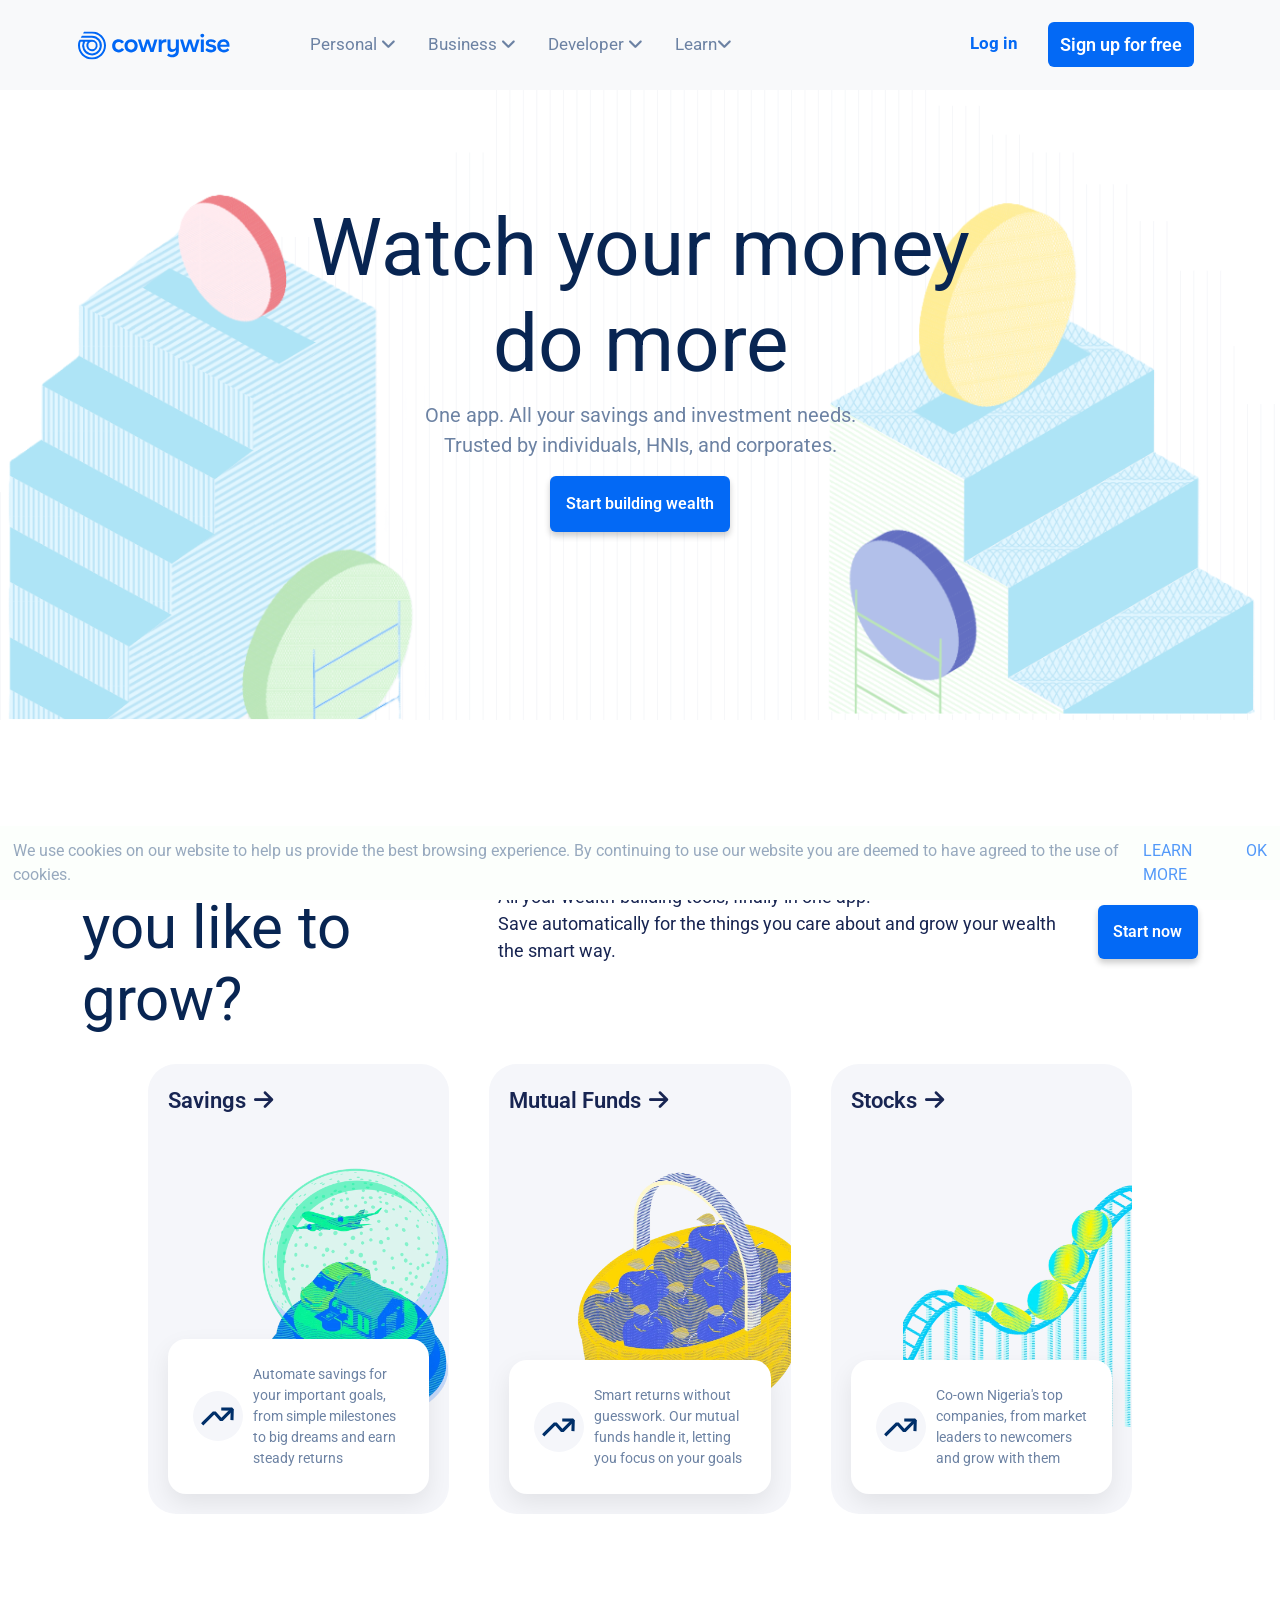
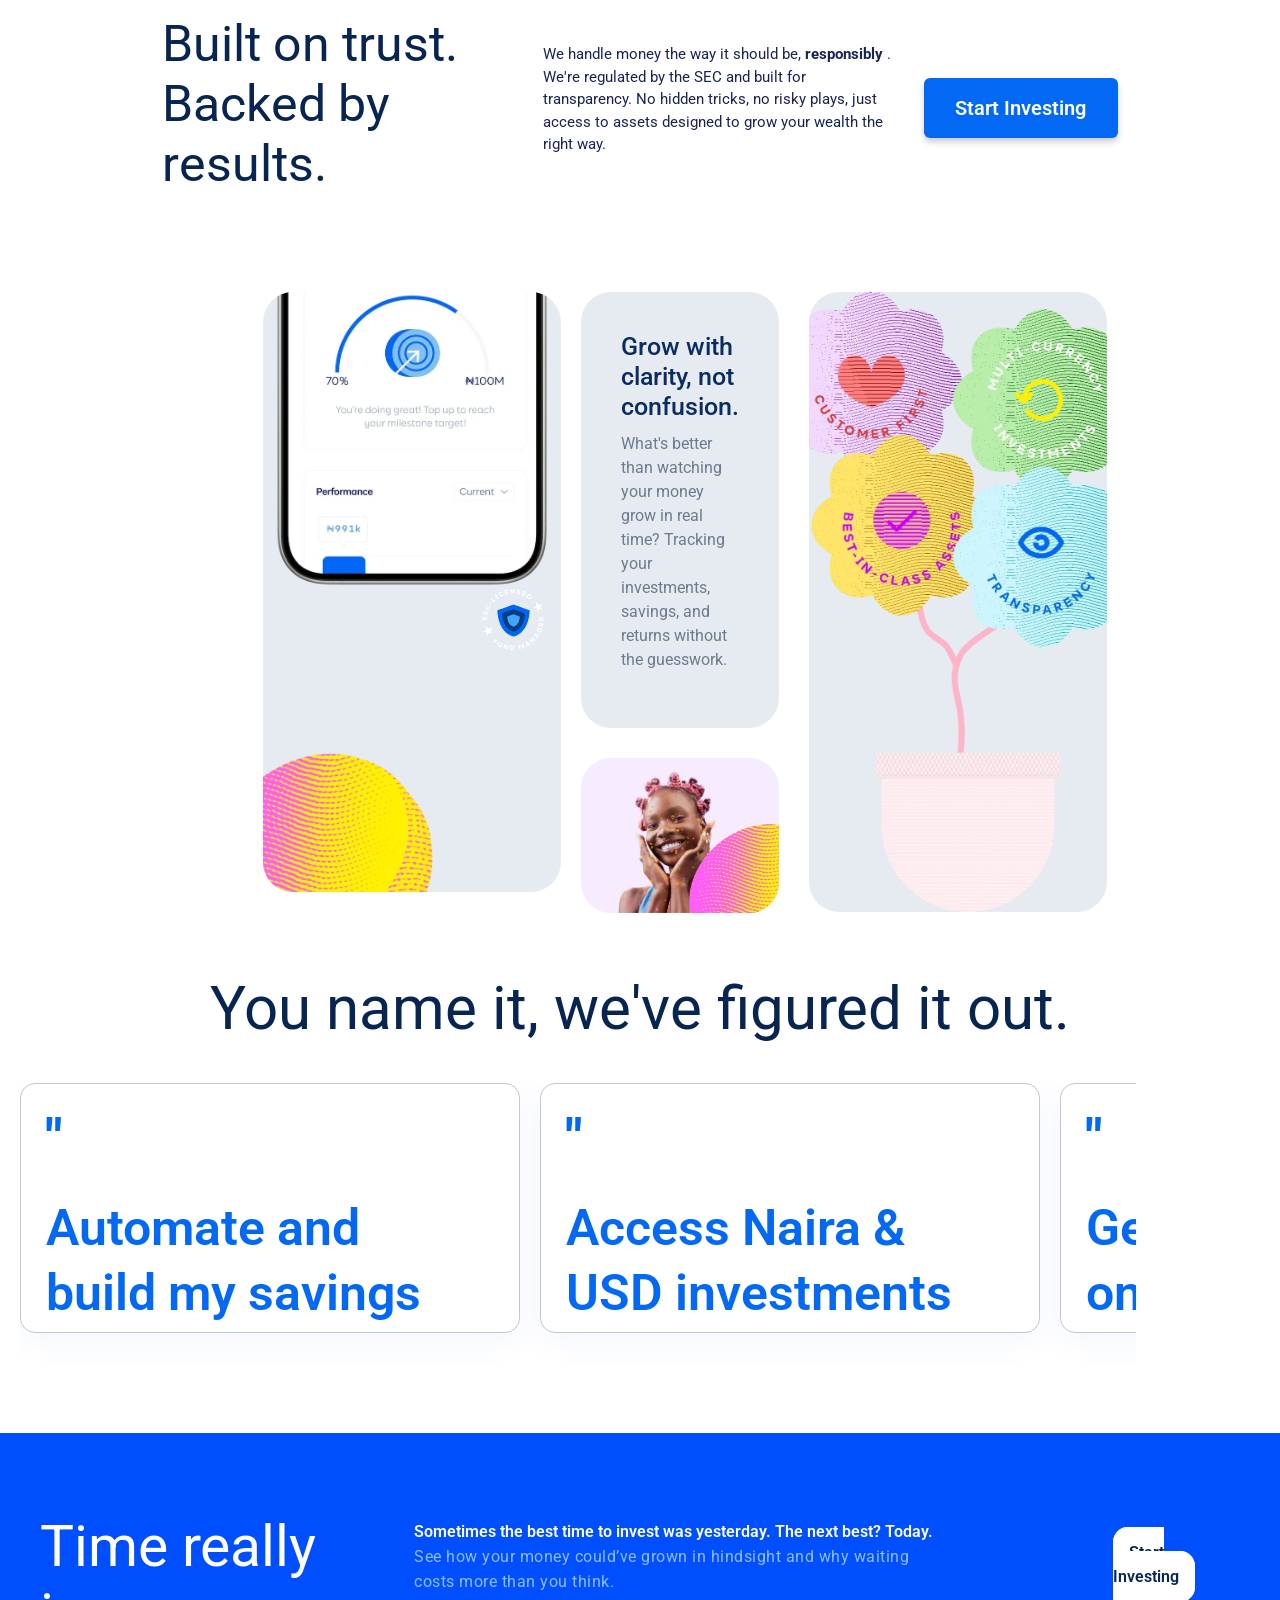
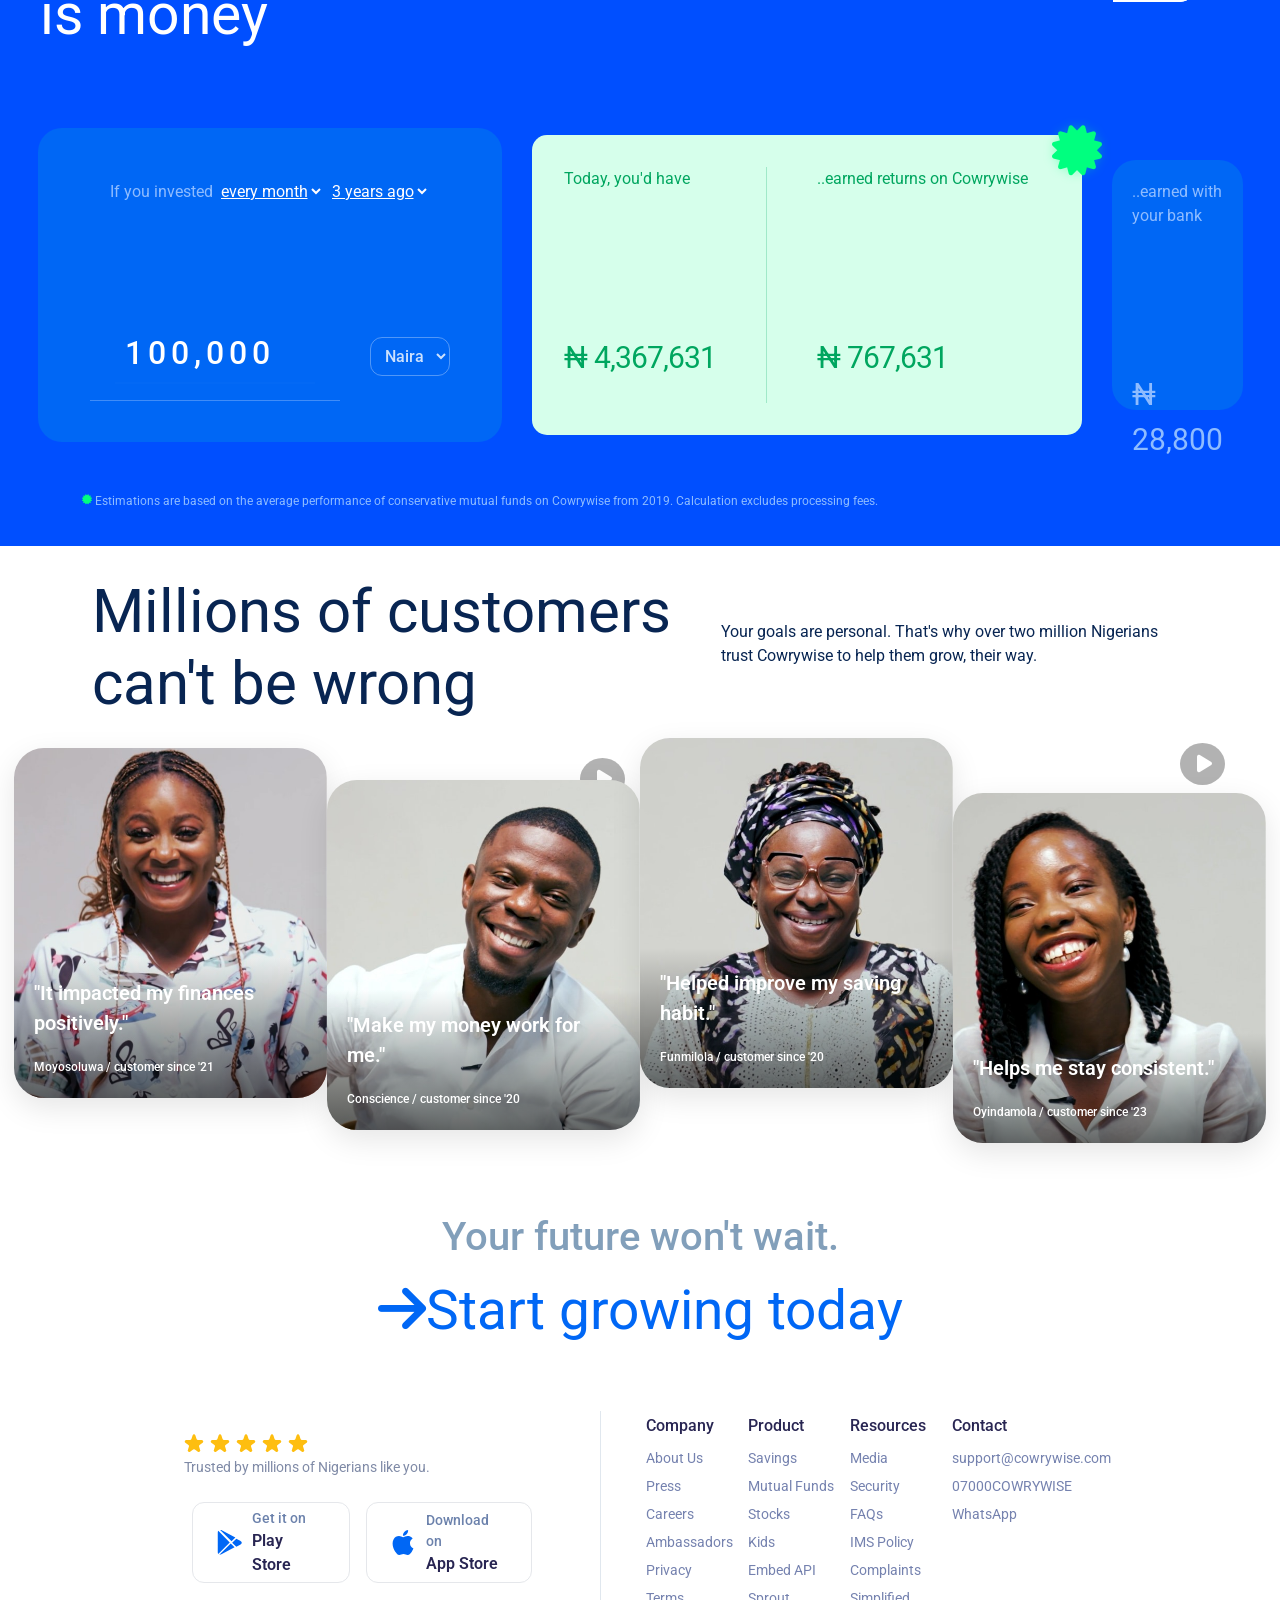
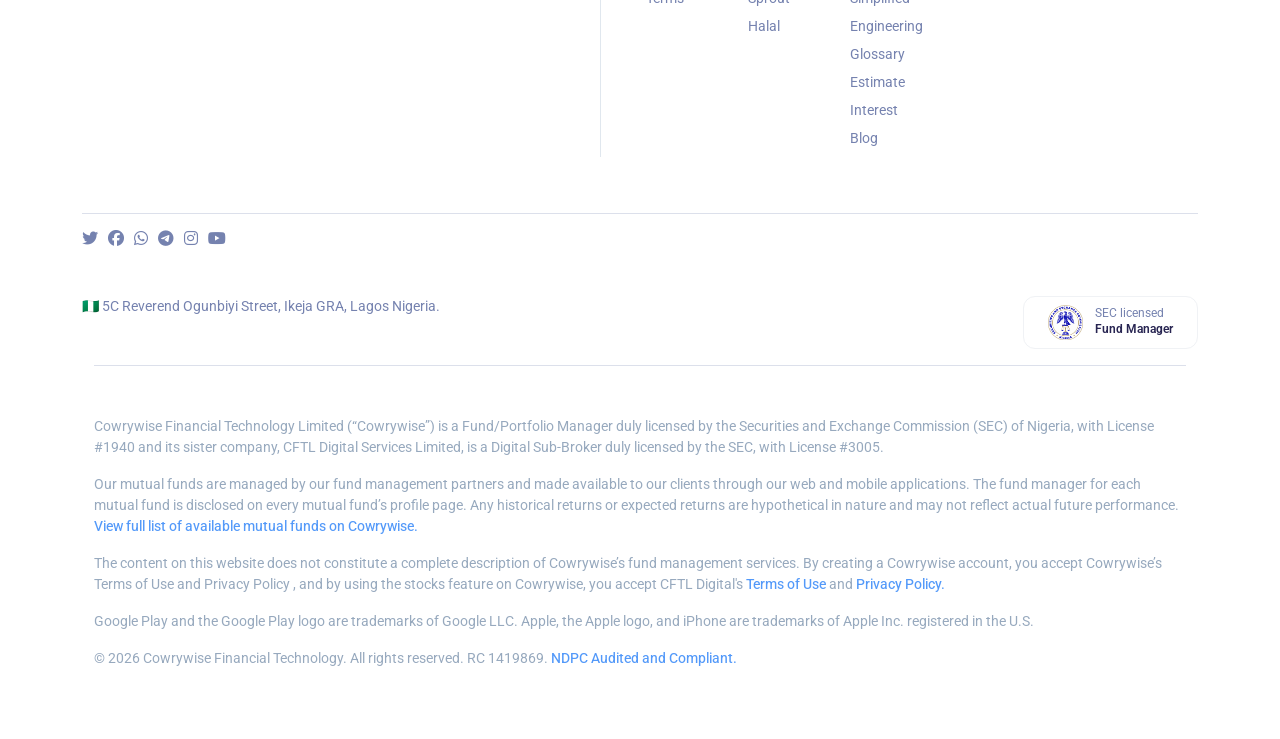
==== index.html @ 7a40968f "Level Two Project" ====
<!DOCTYPE html>
<html lang="en">

<head>
    <meta charset="UTF-8">
    <meta name="viewport" content="width=device-width, initial-scale=1.0">
    <title>Plan, Save and Invest Online | Get high returns | Cowrywise</title>
    <link rel="shortcut icon" href="IMAGES/Logo.png" type="image/x-icon">
    <link href="https://fonts.googleapis.com/css2?family=Roboto:ital,wght@0,100..900;1,100..900&display=swap"
        rel="stylesheet">
    <link href="https://fonts.googleapis.com/css2?family=Quicksand:wght@300..700&display=swap" rel="stylesheet">
    <link rel="stylesheet" href="https://cdnjs.cloudflare.com/ajax/libs/font-awesome/6.5.0/css/all.min.css">
    <link href="https://cdn.jsdelivr.net/npm/bootstrap@5.3.8/dist/css/bootstrap.min.css" rel="stylesheet"
        integrity="sha384-sRIl4kxILFvY47J16cr9ZwB07vP4J8+LH7qKQnuqkuIAvNWLzeN8tE5YBujZqJLB" crossorigin="anonymous">
    <link rel="stylesheet" href="style.css">
</head>

<body>
    <div class="head-header">
        <p>Join the wealthy generation. <a href="#">Click here ↗</a> </p>
    </div>

    <nav class="navbar navbar-expand-lg bg-body-tertiary sticky-top">
        <div class="container gap-5 bg-light p-2">
            <a class="navbar-brand" href="index.html"><img src="IMAGES/original-logo.svg" alt=""></a>

            <button class="navbar-toggler shadow-none border-0" type="button" data-bs-toggle="collapse"
                data-bs-target="#navbarSupportedContent" aria-controls="navbarSupportedContent" aria-expanded="false"
                aria-label="Toggle navigation">
                <span class="navbar-toggler-icon"></span>
            </button>


            <div class="collapse navbar-collapse p-2" id="navbarSupportedContent">
                <ul class="navbar-nav me-auto mb-2 mb-lg-0 gap-3">
                    <li class="nav-item dropdown">
                        <a class="nav-link" href="#" role="button" data-bs-toggle="dropdown" aria-expanded="false">
                            Personal <i class="fa-solid fa-angle-down"></i>
                        </a>
                        <ul class="dropdown-menu" style="width: 600px;">
                            <div class="div" style="display: flex;">

                                <div>
                                    <li><a class="dropdown-item" href="#"><img src="IMAGES/navbar savings.svg" alt=""
                                                width="30px"> Savings</a>
                                        <p class="p-1">Save and earn amazing returns</p>
                                    </li>
                                    <li><a class="dropdown-item" href="#"><img src="IMAGES/mutual funds.svg" alt=""
                                                width="30px"> Mutual Funds</a>
                                        <p class="p-1">Grow your wealth without chasing charts</p>
                                    </li>
                                    <li><a class="dropdown-item" href="#"><img src="IMAGES/stocks.svg" alt=""
                                                width="30px">
                                            Stocks <button class="button-btn">New!</button></a>
                                        <p class="p-1">Own a slice of Nigeria's top companies</p>
                                    </li>

                                </div>
                                <div class="vr"></div>

                                <div>
                                    <li><a class="dropdown-item" href="#">Growth Tools</a>
                                        <p class="p">Estimate your interest</p>
                                        <p class="p">Know your risk appetite</p>
                                        <p class="p">Plan your child's education</p>
                                    </li>
                                </div>
                            </div>
                        </ul>
                    </li>
                    <li class="nav-item dropdown">
                        <a class="nav-link" href="#" role="button" data-bs-toggle="dropdown" aria-expanded="false">
                            Business <i class="fa-solid fa-angle-down"></i>
                        </a>
                        <ul class="dropdown-menu">
                            <li><a class="dropdown-item" href="#"><img src="IMAGES/sprout.svg" alt=""
                                        width="30px">Sprout</a>
                                <p class="p-1">Put your business idle cash to work</p>
                            </li>

                        </ul>
                    </li>
                    <li class="nav-item dropdown">
                        <a class="nav-link" href="#" role="button" data-bs-toggle="dropdown" aria-expanded="false">
                            Developer <i class="fa-solid fa-angle-down"></i>
                        </a>
                        <ul class="dropdown-menu" style="width: 600px;">
                            <div class="div" style="display: flex;">

                                <div>
                                    <li><a class="dropdown-item" href="#"><img src="IMAGES/embed.svg" alt=""
                                                width="30px">
                                            Embed</a>
                                        <p class="p-1">Offer investment services in your app</p>
                                    </li>
                                    <li><a class="dropdown-item" href="#"><img src="IMAGES/docs.svg" alt=""
                                                width="30px">
                                            Docs</a>
                                        <p class="p-1">Read how to integrate the Embed API</p>
                                    </li>
                                    <li>
                                </div>
                                <div class="vr"></div>
                    </li>
                    <div>
                        <li><a class="dropdown-item" href="#">Connect</a>
                            <p class="p">Join Embed on Slack</p>
                        </li>
                    </div>
            </div>
            </ul>
            </li>
            <li class="nav-item dropdown">
                <a class="nav-link" href="#" role="button" data-bs-toggle="dropdown" aria-expanded="false">
                    Learn<i class="fa-solid fa-angle-down"></i>
                </a>
                <ul class="dropdown-menu">
                    <li><a class="dropdown-item" href="#"><img src="IMAGES/glossary.svg" alt="" width="30px">
                            Glossary</a>
                        <p class="p-1">Learn from a curation of simple money terms</p>
                    </li>
                    <li><a class="dropdown-item" href="#"><img src="IMAGES/blog.svg" alt="" width="30px">
                            Blog</a>
                        <p class="p-1">Announcements, articles and stories</p>
                    </li>
                    <li><a class="dropdown-item" href="#"><img src="IMAGES/help center.svg" alt="" width="30px">
                            Help Center</a>
                        <p class="p-1">Everything you need to use Cowrywise</p>
                    </li>
                    <li>

                    </li>

                </ul>
            </li>
            </ul>
            <form class="d-flex" role="search">
                <div class="log-in-a"><a href="login.html">Log in</a></div>
                <div class="create"><a href="createaccount.html">Sign up for free</a></div>
            </form>
        </div>
    </nav>



    <section class="section-1">
        <div class="hero-section">
            <h1>Watch your money <br> do more</h1>
            <p>One app. All your savings and investment needs. <span>Trusted by individuals, HNIs, and
                    corporates.</span></p>
            <a href="createaccount.html">Start building wealth</a>
        </div>
                    <div class="bg-2">
            <img src="IMAGES/bg-one.png" alt="" class="bg-two">
        </div>
        <div class="bg-1">
            <img src="IMAGES/bg-two.png" alt="" class="bg-one">
        </div>

    </section>

    <section class="section-2">
        <div class="container">
            <div class="grow">
                <h2>How would you like to grow?</h2>
                <p>All your wealth-building tools, finally in one app. <br> Save automatically for the things you care
                    about
                    and
                    grow your wealth the smart way.</p>
                <a href="#">Start now</a>
            </div>
        </div>

        <div class="cardcovers">
            <div class="cards">
                <div class="header">
                    <span>Savings</span>
                    <span class="arrow"><i class="fa-solid fa-arrow-right"></i></span>
                </div>
                <div class="visual-1">
                    <div class="circle"></div>
                    <img src="IMAGES/house-ball.webp" alt="Illustration">
                </div>
                <div class="floating">
                    <img src="./IMAGES/angle-up-animation.svg" alt="" srcset="">
                    Automate savings for your important goals, from simple milestones to big dreams and earn steady
                    returns
                </div>
            </div>

            <div class="cards">
                <div class="header">
                    <span>Mutual Funds</span>
                    <span class="arrow"><i class="fa-solid fa-arrow-right"></i></span>
                </div>
                <div class="visual-1">
                    <div class="circle"></div>
                    <img src="IMAGES/basket.webp" alt="Illustration">
                </div>
                <div class="floating">
                    <img src="./IMAGES/angle-up-animation.svg" alt="" srcset="">
                    Smart returns without guesswork. Our mutual funds handle it, letting you focus on your goals
                </div>
            </div>

            <div class="cards">
                <div class="header">
                    <span>Stocks</span>
                    <span class="arrow"><i class="fa-solid fa-arrow-right"></i></span>
                </div>
                <div class="visual-1">
                    <div class="circle"></div>
                    <img src="IMAGES/roller.webp" alt="Illustration">
                </div>
                <div class="floating">
                    <img src="./IMAGES/angle-up-animation.svg" alt="" srcset="">
                    Co-own Nigeria's top companies, from market leaders to newcomers and grow with them
                </div>
            </div>
        </div>
    </section>

    <div class="container">

        <section class="section-3">
            <div class="sub-section-3">
                <h2>Built on trust.
                    Backed by results.</h2>
                <p>We handle money the way it should be, <strong>responsibly</strong> . We're regulated by the SEC and
                    built for
                    transparency. No hidden tricks, no risky plays, just access to assets designed to grow your wealth
                    the right way.</p>
                <a href="#">Start Investing</a>
            </div>
        </section>


        <section class="section-4">
            <div class="section-4-container">
                <div class="section-4-layout">
                    <div class="cover-card section-4-left">
                        <div class="phone-wrapper">
                            <img src="IMAGES/Phone.webp" alt="phone-image" class="phone-img">
                            <img src="IMAGES/badgeshield.svg" alt="floating badge" class="floating-badge">
                        </div>
                        <img src="IMAGES/yellow coin.webp" alt="coin" class="left-rotate">
                    </div>

                    <div class="primary-middle">
                        <div class="cover-card primary top">
                            <div class="text">
                                <h2>Grow with clarity,
                                    not confusion.</h2>
                                <p>What's better than watching your money grow in real time? Tracking your investments,
                                    savings, and returns without the guesswork.</p>
                            </div>
                        </div>

                        <div class="cover-card primary bottom">
                            <img src="IMAGES/girl.webp" alt="primary-image" class="primary-img">
                            <img src="IMAGES/yellow coin.webp" alt="coin" class="round">
                        </div>
                    </div>

                    <div class="cover-card right">
                        <img src="IMAGES/flower.webp" alt="flower" class="primary-img">
                    </div>
                </div>
            </div>
        </section>
    </div>


    <section class="section-5">
        <h2 class="section-5-h3">You name it, we've figured it out.</h2>
        <div class="section-5-slide">
            <div class="slider-track">
                <div class="card">
                    <span class="quote">"</span>
                    <h3>Automate and <br>build my savings</h3>
                </div>

                <div class="card">
                    <span class="quote">"</span>
                    <h3>Access Naira &<br>USD investments</h3>
                </div>

                <div class="card">
                    <span class="quote">"</span>
                    <h3>Get better returns <br>on my money</h3>
                </div>

                <div class="card">
                    <span class="quote">"</span>
                    <h3>Invest my <br>business cash</h3>
                </div>

                <div class="card">
                    <span class="quote">"</span>
                    <h3>Automate and <br>build my savings</h3>
                </div>

                <div class="card">
                    <span class="quote">"</span>
                    <h3>Access Naira & <br>USD investments</h3>
                </div>

                <div class="card">
                    <span class="quote">"</span>
                    <h3>Invest in mutual <br>funds easily</h3>
                </div>

                <div class="card">
                    <span class="quote">"</span>
                    <h3>Invest in stocks</h3>
                </div>

                <div class="card">
                    <span class="quote">"</span>
                    <h3>Automate <br>and build my savings</h3>
                </div>
            </div>
        </div>
    </section>

    <section class="section-6">
        <div class="sub-section-6">
            <h2>Time really is money</h2>

            <div class="time">
                <strong>Sometimes the best time to invest was yesterday. The next best? Today.</strong>
                <p>See how your money could’ve grown in hindsight and why waiting costs more than you think.</p>
            </div>

            <div class="time-1">
                <a href="#">Start Investing</a></a>
            </div>
        </div>

        <div class="section-6-cover">
            <div class="branch">
                <div class="branch-1">
                    <span>
                        If you invested
                        <select>
                            <option value="">every month</option>
                        </select>

                        <select>
                            <option value="">3 years ago</option>
                        </select>
                    </span><br><br><br><br><br><br>

                    <div class="background-1">
                        <div class="branch-2">
                            <input type="text" placeholder="100,000">
                            <hr style="color: white;">
                        </div>

                        <div class="background-2">
                            <select>
                                <option value="">Naira</option>
                            </select>
                        </div>
                    </div>
                </div>
            </div>


            <div class="today">
                <div class="today-cover">
                    <div class="starburst"><i class="fa-solid fa-certificate"></i></div>
                    <div>
                        <p>Today, you'd have
                            <br><br><br><br><br><br><br>
                            <span class="currency">₦</span>
                            <span class="number"> 4,367,631</span>
                        </p>
                    </div>

                    <div class="vr" style="color: #00a65f;"></div>

                    <div>
                        <p>..earned returns on Cowrywise
                            <br><br><br><br><br><br><br>
                            <span class="currency">₦</span>
                            <span class="number"> 767,631</span>
                        </p>
                    </div>
                </div>
            </div>


            <div class="earned">
                <span>..earned with your bank</span><br><br><br><br><br><br><br>
                <p>₦ 28,800</p>
            </div>
        </div>
        <div class="container" style="display: flex; gap: 3px;">
            <div class="star"><i class="fa-solid fa-certificate"></i></div>
            <div class="section-6-p">
                <p>Estimations are based on the average performance of conservative mutual funds on
                    Cowrywise from 2019. Calculation excludes processing fees.</p>
            </div>
        </div>
    </section>


    <section class="section-7">
        <div class="container">
            <div class="section-7-video">
                <h2>Millions of customers can't be wrong</h2>
                <div class="video-1">
                    <p>Your goals are personal. That's why over two million Nigerians trust Cowrywise to help them grow,
                        their way.</p>
                </div>
            </div>
        </div>

        <div class="testimoy-section">
            <div class="testimony-1">
                <div class="sub-testimony" style="margin-bottom: 65px;">
                    <img src="IMAGES/woman-2.jpg" alt="">
                    <div class="overlay">
                        <p>"It impacted my finances positively."</p>
                        <span>Moyosoluwa / customer since '21</span>
                    </div>
                </div>

                <i class="fa-solid fa-play"></i>

                <div class="sub-testimony">
                    <img src="IMAGES/man-1.jpg" alt="">
                    <div class="overlay">
                        <p>"Make my money work for me."</p>
                        <span>Conscience / customer since '20</span>
                    </div>
                </div>

                <i class="fa-solid fa-play" id="first-play"></i>

                <div class="sub-testimony" style="margin-bottom: 85px;">
                    <img src="IMAGES/m-woman.jpg" alt="">
                    <div class="overlay">
                        <p>"Helped improve my saving habit."</p>
                        <span>Funmilola / customer since '20 </span>
                    </div>
                </div>

                <i class="fa-solid fa-play" id="second-play"></i>

                <div class="sub-testimony" style="margin-top: 25px;">
                    <img src="IMAGES/woman-1.jpg" alt="">
                    <div class="overlay">
                        <p>"Helps me stay consistent."</p>
                        <span>Oyindamola / customer since '23</span>
                    </div>
                </div>

                <i class="fa-solid fa-play" id="third-play"></i>
            </div>
        </div>
    </section>

    <section class="section-8">
        <div class="section-8-cover">
            <div class="sub-section-8">
                <h3>Your future won't wait.</h3>
                <a href=""><i class="fa-solid fa-arrow-right"></i>Start growing today</a>
            </div>
        </div>

        <div class="section-8-contact">
            <div class="sub-section-8-contact">
                <div class="contact-1">
                    <img src="IMAGES/star.svg" alt="">
                    <p>Trusted by millions of Nigerians like you.</p>

                    <div class="store-container">
                        <a href="#" class="store-button">
                            <div class="icon">
                                <img src="IMAGES/playstore.svg" alt="Play Store">
                            </div>
                            <div class="text-container">
                                <span class="subtext">Get it on</span>
                                <span class="brand">Play Store</span>
                            </div>
                        </a>

                        <a href="#" class="store-button">
                            <div class="icon">
                                <img src="IMAGES/iphone.svg" alt="App Store">
                            </div>
                            <div class="text-container">
                                <span class="subtext">Download on</span>
                                <span class="brand">App Store</span>
                            </div>
                        </a>
                    </div>
                </div>

                <div class="vr"></div>

                <div class="contact-3">
                    <div class="contact-4">
                        <h6>Company</h6>
                        <a href=""> About Us</a>
                        <a href="">Press</a>
                        <a href="">Careers</a>
                        <a href="">Ambassadors</a>
                        <a href="">Privacy</a>
                        <a href="">Terms</a>
                    </div>


                    <div class="contact-4">
                        <h6>Product</h6>
                        <a href=""> Savings</a>
                        <a href="">Mutual Funds</a>
                        <a href="">Stocks</a>
                        <a href="">Kids</a>
                        <a href="">Embed API</a>
                        <a href="">Sprout</a>
                        <a href="">Halal</a>
                    </div>


                    <div class="contact-4">
                        <h6>Resources</h6>
                        <a href="">Media</a>
                        <a href="">Security</a>
                        <a href="">FAQs</a>
                        <a href="">IMS Policy</a>
                        <a href="">Complaints</a>
                        <a href="">Simplified</a>
                        <a href="">Engineering</a>
                        <a href="">Glossary</a>
                        <a href="">Estimate Interest</a>
                        <a href="">Blog</a>
                    </div>




                    <div class="contact-4">
                        <h6>Contact</h6>
                        <a href="">support@cowrywise.com</a>
                        <a href="">07000COWRYWISE</a>
                        <a href="">WhatsApp</a>
                    </div>
                </div>
            </div>
        </div>
    </section>

    <div class="container">
        <hr style="color: #7582af;">


        <section class="section-9">
            <div class="footer">
                <div class="socials">
                    <i class="fa-brands fa-twitter"></i>
                    <i class="fa-brands fa-facebook"></i>
                    <i class="fa-brands fa-whatsapp"></i>
                    <i class="fa-brands fa-telegram"></i>
                    <i class="fa-brands fa-instagram"></i>
                    <i class="fa-brands fa-youtube"></i>
                </div>

                <div class="sub-footer-1">
                    <p>🇳🇬 5C Reverend Ogunbiyi Street, Ikeja GRA, Lagos Nigeria.</p>
                    <div class="badge-container">
                        <div class="badge-icon">
                            <img src="IMAGES/security.png" alt="SEC Logo">
                        </div>
                        <div class="badge-text">
                            <p class="status" style="color: #7582af; font-size: 12px; font-weight: 400; margin: 0;">SEC
                                licensed</p>
                            <p class="title" style="color: #282552; font-size: 12px; font-weight: 600; margin: 0;">Fund
                                Manager</p>
                        </div>
                    </div>
                </div>
            </div>

            <div class="container">
                <hr style="color: #7582af;">


                <div class="footer-1">
                    <p>Cowrywise Financial Technology Limited (“Cowrywise”) is a Fund/Portfolio Manager duly licensed by
                        the
                        Securities and Exchange Commission (SEC) of Nigeria, with License #1940 and its sister company,
                        CFTL
                        Digital Services Limited, is a Digital Sub-Broker duly licensed by the SEC, with License #3005.
                    </p>

                    <p>Our mutual funds are managed by our fund management partners and made available to our clients
                        through our web and mobile applications. The fund manager for each mutual fund is disclosed on
                        every
                        mutual fund’s profile page. Any historical returns or expected returns are hypothetical in
                        nature
                        and may not reflect actual future performance. <a href="#">View full list of available mutual
                            funds
                            on Cowrywise.</a></p>
                    <p>The content on this website does not constitute a complete description of Cowrywise’s fund
                        management
                        services. By creating a Cowrywise account, you accept Cowrywise’s Terms of Use and Privacy
                        Policy ,
                        and by using the stocks feature on Cowrywise, you accept CFTL Digital's <a href="#">Terms of
                            Use</a>
                        and <a href="#">Privacy Policy.</a></p>
                    <p>Google Play and the Google Play logo are trademarks of Google LLC. Apple, the Apple logo, and
                        iPhone
                        are trademarks of Apple Inc. registered in the U.S.</p>
                    <p>© 2026 Cowrywise Financial Technology. All rights reserved. RC 1419869. <a href="#">NDPC Audited
                            and
                            Compliant.</a></p>
                </div>
            </div>

            <div class="last-footer">
                <span>We use cookies on our website to help us provide the best browsing experience. By continuing to
                    use
                    our website you are deemed to have agreed to the use of cookies.</span>

                <div class="learn">
                    <a href="#">LEARN MORE</a><span><a href="#">OK</a></span>
                </div>

            </div>
        </section>
        <script src="https://cdn.jsdelivr.net/npm/bootstrap@5.3.8/dist/js/bootstrap.bundle.min.js"
            integrity="sha384-FKyoEForCGlyvwx9Hj09JcYn3nv7wiPVlz7YYwJrWVcXK/BmnVDxM+D2scQbITxI"
            crossorigin="anonymous"></script>

</body>
<script src="script.js"></script>

</html>
---- style.css ----
* {
    margin: 0;
    padding: 0;
    box-sizing: border-box;
    font-family: "Roboto", sans-serif;
}

body {
    background-color: white;
}

.head-header {
    background-color: #fce0c0;
    justify-content: center;
    overflow: hidden;
    animation: scrollAway 0.5s ease-in-out 3s forwards;
}
.head-header p{
text-align: center;
margin-top: 5px;

}

@keyframes scrollAway {
    to {
        max-height: 0;
        opacity: 0;
        margin: 0;
        padding: 0;
    }
}

/* navbar */
.navbar-nav .nav-link {
    color: #6c82a3;
    font-size: 17px;
    font-weight: 400;
}

.navbar-nav .nav-link:hover {
    color: black;
}

.dropdown-menu {
    border: none;
    box-shadow: 0px 0px 10px rgba(0, 0, 0, 0.1);
    padding: 30px 40px;
}

.p-1 {
    width: 300px;
    text-align: center;
    color: #6c82a3;
    font-size: 15px;
    font-weight: 400;
}

.p-1:hover {
    color: #5ac8fa;
    cursor: pointer;
}

.button-btn {
    background-color: #5ac8fa;
    border: none;
    padding: 2px 10px;
    margin: 2px;
    border-radius: 10px;
    color: white;
    font-size: 12px;
    font-weight: 400;
}

.dropdown-item {
    color: black;
    font-size: 16px;
    font-weight: 600;
    opacity: 0.8;
    cursor: pointer;
}

.dropdown-item:hover {
    color: #5ac8fa;
}

.p {
    text-align: justify;
    margin-left: 15px;
    font-size: 15px;
    color: #6c82a3;
    font-weight: 400;
}

.p:hover {
    color: #5ac8fa;
    cursor: pointer;
}

#menu-1 {
    display: flex;
}

.log-in-a a {
    text-decoration: none;
    color: #0369f5;
    font-weight: 700;
    font-size: 17px;
}

.create a {
    background-color: #0369f5;
    color: white;
    border: none;
    font-weight: 600;
    font-size: 18px;
    border-radius: 6px;
    padding: 12px;
    text-decoration: none;
}

.d-flex {
    gap: 30px;
}

/* section-1 */
.section-1 {
    width: 100%;
    height: 70vh;
    padding: 20px;
    background: url(IMAGES/bg-lines.svg);
    background-repeat: no-repeat;
    background-position: center;
    background-size: cover;
    position: relative;
    overflow: hidden;
}

.section-1 img {
    height: 60vh;
    position: absolute;
    bottom: 0;
}

.bg-one {
    left: 0;
}

.bg-two {
    right: 0;
}

.bg-three {
    left: 0;
    max-width: 100px;
    width: 100%;
    height: 40vh;
}

.bg-four {
    right: 0;
}

.hero-section {
    width: 100%;
    padding: 20px;
    margin-top: 70px;
    display: flex;
    flex-direction: column;
    justify-content: center;
    align-items: center;
    position: relative;
    z-index: 2;
}

@keyframes scrollOut {
    from {
        opacity: 0;
        transform: translateY(40px);
    }

    to {
        opacity: 1;
        transform: translateY(0);
    }
}

.hero-section h1 {
    color: #082552;
    font-size: 80px;
    font-weight: 400;
    text-align: center;
    width: 100%;
    animation: scrollOut 0.8s ease-out both;
}

.hero-section p {
    color: #6c82a3;
    font-size: 20px;
    font-weight: 400;
    text-align: center;
    width: 450px;
    animation: scrollOut 0.8s ease-out 0.2s both;
}

.hero-section a {
    text-decoration: none;
    color: white;
    border: none;
    border-radius: 6px;
    background-color: #0369f5;
    padding: 16px;
    font-size: 16px;
    font-weight: 600;
    box-shadow: 0 4px 6px rgba(0, 0, 0, 0.2);
    cursor: pointer;
}

.section-2 {
    width: 100%;
    margin-top: 100px;
    justify-content: center;
    align-items: center;
}

.grow {
    display: flex;
    justify-content: space-around;
    align-items: center;
    gap: 30px;
}

.grow h2 {
    font-size: 60px;
    font-weight: 400;
    color: #082552;
}

.grow p {
    font-size: 18px;
    font-weight: 400;
    width: 100%;
    color: #182552;
}

.grow a {
    text-decoration: none;
    color: white;
    border: none;
    border-radius: 6px;
    background-color: #0369f5;
    padding: 15px;
    font-size: 16px;
    width: 15%;
    text-align: center;
    font-weight: 600;
    box-shadow: 0 4px 6px rgba(0, 0, 0, 0.2);
    cursor: pointer;
}

.cardcovers {
    width: 80%;
    display: flex;
    padding: 20px;
    margin: auto;
    justify-content: center;
    align-items: center;
    gap: 40px;
}

.cards {
    width: 400px;
    height: 450px;
    background-color: #f5f6fa;
    border-radius: 28px;
    border: none;
    padding: 20px;
    position: relative;
    overflow: hidden;
}

.header {
    font-size: 22px;
    font-weight: 600;
    display: flex;
    align-items: center;
    gap: 8px;
    color: #182552;
}

.visual-1 {
    position: relative;
    width: 100%;
    height: 300px;
    margin-top: 10px;
}

.visual-1 img {
    position: absolute;
    width: 100%;
    bottom: 0;
    left: 20%;
    object-fit: contain;
}

.floating {
    position: absolute;
    bottom: 20px;
    left: 20px;
    right: 20px;
    background-color: white;
    padding: 25px;
    border-radius: 18px;
    font-size: 14px;
    color: #6c82a3;
    line-height: 1.5;
    box-shadow: 0 10px 25px rgba(0, 0, 0, 0.08);
    display: flex;
    align-items: center;
    gap: 10px;
}

.floating img {
    width: 50px;
    height: 50px;
    background-color: #f5f6fa;
    border-radius: 50%;

    animation: floatUp 3s ease-in-out infinite;
}

@keyframes floatUp {
    0% {
        transform: translateY(0);
    }

    50% {
        transform: translateY(-8px);
    }

    100% {
        transform: translateY(0);

    }
}

.section-3 {
    width: 100%;
    padding: 80px;
    justify-content: space-between;
    align-items: center;
}

.sub-section-3 {
    width: 100%;
    display: flex;
    justify-content: center;
    align-items: center;
    gap: 30px;
}

.sub-section-3 h2 {
    font-size: 50px;
    font-weight: 400;
    width: 100%;
    color: #082552;
}

.sub-section-3 p {
    font-size: 15px;
    font-weight: 400;
    color: #182552;
    width: 100%;
}

.sub-section-3 a {
    text-decoration: none;
    color: white;
    border: none;
    border-radius: 6px;
    background-color: #0369f5;
    padding: 15px;
    font-size: 20px;
    width: 50%;
    text-align: center;
    font-weight: 600;
    box-shadow: 0 4px 6px rgba(0, 0, 0, 0.2);
    cursor: pointer;
}

.section-4 {
    padding: 10px 20px;
    position: relative;
    overflow: visible;
}

.section-4-container {
    width: 70%;
    margin: auto;
}

.section-4-layout {
    display: flex;
    gap: 20px;
    align-items: stretch;
}

.cover-card {
    background-color: #e6ebf2;
    border-radius: 30px;
    position: relative;
    overflow: hidden;
}

.section-4-left {
    width: 320px;
    height: 600px;
    overflow: hidden;
}

.phone-wrapper {
    position: absolute;
    inset: 0;
    display: flex;
    justify-content: center;
    align-items: flex-start;
}

.phone-img {
    position: absolute;
    top: -280px;
    left: 50%;
    transform: translateX(-50%);
    width: 100%;
    height: auto;
    object-fit: contain;
}

.floating-badge {
    position: absolute;
    bottom: 230px;
    right: 5px;
    width: 85px;
    animation: float 3s ease-in-out infinite;
}

.left-rotate {
    position: absolute;
    bottom: -80px;
    left: -50px;
    width: 220px;
    animation: spin 12s linear infinite;
}

.primary-middle {
    flex: 1;
    display: flex;
    flex-direction: column;
    gap: 30px;
}

.primary-top {
    height: 295px;
}

.primary-bottom {
    height: 295px !important;
}

.text {
    padding: 40px;
}

.text h2 {
    font-size: 25px;
    margin: 0;
    color: #0b2c5f;
}

.text p {
    margin-top: 10px;
    width: 100%;
    color: #6c7a90;
}

.primary-img {
    width: 100%;
    height: 100%;
    object-fit: cover;
}

.round {
    position: absolute;
    bottom: -60px;
    right: -60px;
    width: 150px;
    animation: spin 12s linear infinite;
}

.right {
    width: 320px;
    margin-left: -80px;
    height: 620px;
    transform: translateX(90px);
}

@keyframes spin {
    from {
        transform: rotate(0deg);
    }

    to {
        transform: rotate(360deg);
    }
}


@keyframes float {

    0%,
    100% {
        transform: translateY(0);
    }

    50% {
        transform: translateY(-10px);
    }
}

@media (max-width: 1000px) {
    .primary-layout {
        flex-direction: column;
    }

    .section-4-left,
    .primary-right {
        width: 100%;
        height: 400px;
    }

    .primary-right {
        transform: none;
        margin-top: 0;
    }
}


.section-5 {
    width: 100%;
    padding: 20px;
}

.section-5-h3 {
    width: 100%;
    padding: 30px;
    text-align: center;
    font-size: 60px;
    font-weight: 400;
    color: #082552;
}

.section-5-slide {
    overflow: hidden;
    width: 90%;

}

.slider-track {
    display: flex;
    gap: 20px;
    width: calc(300px * 6);
    animation: scroll 15s linear infinite;
}

.card {
    min-width: 500px !important;
    height: 250px;
    background-color: white;
    border-radius: 15px;
    padding: 25px;
    box-shadow: 0 10px 30px rgba(0, 102, 255, 0.05);
    border: 1px solid #c4c6c9;
    display: flex;
    flex-direction: column;
    justify-content: center;
    margin-bottom: 80px;
}

.quote {
    color: #0369f5;
    font-size: 50px;
    font-weight: 900;
    margin-top: 40px;
}

.card h3 {
    width: 100% !important;
    color: #0369f5;
    font-size: 50px;
    font-weight: 600;
    line-height: 1.3;
    margin-top: 20px;
    margin-bottom: 30px;
}

@keyframes scroll {
    0% {
        transform: translateX(0);
    }

    100% {
        transform: translateX(-50%);
    }
}

.section-6 {
    width: 100%;
    padding: 20px;
    background-color: #004fff;
}

.sub-section-6 {
    width: 100%;
    padding: 20px;
    margin: auto;
    display: flex;
    justify-content: center;
    align-items: center;
    gap: 50px;
}

.sub-section-6 h2 {
    width: 350px;
    color: white;
    margin-top: 40px;
    font-size: 57px;
    font-weight: 400;
}

.time strong {
    color: white;
    font-size: 16px;
    margin-top: 40px;
    font-weight: 600;
}

.time p {
    color: #8ebcff;
    font-size: 16px;
    font-weight: 400;
    width: 80%;
    letter-spacing: 0.5px;
    line-height: 25px;
}

.time-1 a {
    width: 20%;
    padding: 15px;
    text-decoration: none;
    font-weight: 600;
    border-radius: 15px;
    margin-top: 20px;
    color: #082552;
    background-color: white;
    border: 1px solid white
}

.section-6-cover {
    width: 100%;
    padding: 50px;
    justify-content: center;
    align-items: center;
    display: flex;
    gap: 30px;
}

.branch {
    background-color: #0067f5;
    border-radius: 24px;
    padding: 32px;
    color: white;
    display: flex;
    flex-direction: column;
    justify-content: space-between;
    min-height: 250px;
}

.branch-1 {
    width: 400px;
    padding: 20px;
    height: 250px;
    border-radius: 20px;
    text-align: center;
}

.branch-1 span {
    color: #8ebcff;
    font-size: 16px;
    font-weight: 400;
}

.branch-1 span select {
    color: #fffdfe;
    background-color: transparent;
    border-top: none;
    border-collapse: collapse;
    border: none;
    text-decoration: underline;
    border-bottom: 2px white;
}

.background-1 {
    display: flex;
    gap: 30px;
    align-items: center;
}

.branch-2 {
    width: 400px;
    height: 65px;

}

.branch-2 input {
    width: 200px;
    height: 60px;
    padding-left: 10px;
    border-top: none;
    border-left: none;
    border-right: none;
    border-color: #0369f5;
    letter-spacing: 5px;
    background-color: transparent;
}

.branch-2 input,
::placeholder {
    color: white;
    font-size: 32px;
    font-weight: 500;
    background-color: transparent;
}

.background-2 select {
    width: 80px;
    padding: 8px 10px;
    border-radius: 12px;
    border: 1px solid rgba(255, 255, 255, 0.4);
    color: white;
    text-align: center;
    background-color: transparent;
    font-weight: 500;
    display: inline-flex;
    gap: 8px;
    opacity: 0.8;
    align-items: center
}

.today-cover {
    width: 550px;
    height: 300px;
    padding: 32px;
    display: flex;
    position: relative;
    flex: 2;
    gap: 50px;
    border-radius: 15px;
    background-color: #d6ffeb;
}

.starburst {
    position: absolute;
    top: -20px;
    right: -20px;
    color: #00ff7f;
    font-size: 50px;
    filter: blur(1px);
    filter: drop-shadow(0 0 5px rgba(0, 255, 127, 0.3));
    animation: spin 12s linear infinite;
}

.today-cover p {
    font-size: 16px;
    font-weight: 400;
    color: #00a65f;
}

.number {
    font-size: 30px;
    font-weight: 400;
    align-items: flex-start;
    color: #00a65f;
    letter-spacing: -1px;
}

.currency {
    font-size: 30px;
    margin-bottom: 50px;
    margin-right: 2px;
    font-weight: 400;
}

.earned {
    background-color: #0067f5;
    border-radius: 24px;
    padding: 20px;
    color: #8ebcff;
    width: 350px;
    height: 250px;
}

.earned span {
    color: #8ebcff;
    font-size: 16px;
    font-weight: 400;
}

.earned p {
    font-size: 30px;
}

.section-6-p {
    color: #8ebcff;
    font-size: 12px;
    font-weight: 400
}

.star {
    color: #00ff7f;
    font-size: 10px;
}


.section-7 {
    width: 100%;
    padding: 20px;
}

.section-7-video {
    width: 100%;
    padding: 10px;
    background-color: white;
    display: flex;
    justify-content: center;
    align-items: center;
    gap: 25px;
}

.section-7-video h2 {
    font-size: 60px;
    font-weight: 400;
    color: #082552;
}

.section-7-video p {
    font-size: 16px;
    width: 100%;
    font-weight: 400;
    color: #082552;
}

.testimony-section {
    width: 100%;
    padding: 40px;
    overflow: hidden;
    align-items: flex-start;
}

.testimony-1 {
    width: 100%;
    display: flex;
    align-items: center;
    justify-content: center;
    position: relative;
}

.sub-testimony {
    position: relative;
    width: 313px;
    height: 350px;
    border-radius: 30px;
    overflow: hidden;
    flex-shrink: 0;
    cursor: pointer;
    transition: all 300ms ease-in-out;
    /* transition: transform 0.4s cubic-bezier(0.175, 0.885, 0.32, 1.275); */
    box-shadow: 0 10px 30px rgba(0, 0, 0, 0.1);
}

.sub-testimony img {
    width: 100%;
    height: 100%;
    object-fit: cover;
}

.sub-testimony:hover {
    transform: scale(1.1) translateY(-40px);
    filter: grayscale(20%);
    box-shadow: 0 20px 40px rgba(0, 0, 0, 0.3);
}

.fa-play {
    position: absolute;
    top: 20px;
    left: 560px;
    border-radius: 50%;
    cursor: pointer;
    width: 45px;
    backdrop-filter: blur(10px);
    height: 42px;
    background-color: #B2B2B2;
    font-size: 20px;
    display: inline-flex;
    padding-left: 3px;
    align-items: center;
    justify-content: center;
    color: white;
}

#first-play {
    position: absolute;
    top: 50px;
    left: 870px;
}

#second-play {
    position: absolute;
    top: 5px;
    left: 1160px;
}

#third-play {
    position: absolute;
    top: 65px;
    left: 1450px;
}

.overlay {
    position: absolute;
    bottom: 0;
    padding: 20px;
    color: white;
    background: linear-gradient(to top, rgba(0, 0, 0, 0.6), transparent);
    width: 100%;
}

.overlay p {
    font-size: 20px;
    font-weight: 600;
    width: 100%;
}

.overlay span {
    font-size: 12px;
    font-weight: 500;
    opacity: o.2;
}


.section-8-cover {
    width: 80%;
    padding: 20px;
    ;
    margin: auto;

}

.sub-section-8 {
    display: flex;
    justify-content: center;
    align-items: center;
    flex-direction: column;
    font-family: 'Segoe UI', Tahoma, Geneva, Verdana, sans-serif;
}

.sub-section-8 h3 {
    color: #829fba;
    font-size: 40px;
    font-weight: 500;
}

.sub-section-8 a {
    width: 100%;
    text-align: center;
    text-decoration: none;
    font-size: 55px;
    color: #0067f5;
}

.section-8-contact {
    width: 100%;
    padding: 20px;
    background-color: white;
}

.sub-section-8-contact {
    width: 80%;
    padding: 20px;
    margin: auto;
    display: flex;
    justify-content: center;
    gap: 40px
}

.vr {
    color: #829fba;
}

.contact-1 {
    width: 80%;
    padding: 20px;
    height: 250px;
}

.contact-1 p {
    color: #7f8aa6;
    font-size: 14px;
    font-weight: 400;
}

.store-container {
    display: flex;
    gap: 16px;
    padding: 8px;
    background-color: white;
}

.store-button {
    display: flex;
    align-items: center;
    gap: 10px;
    padding: 5px 24px;
    background-color: #ffffff;
    border: 1px solid #e5e7eb;
    border-radius: 12px;
    text-decoration: none;
}

.icon img {
    width: 25px;
    height: 25px;
    display: block;
}

.text-container {
    display: flex;
    flex-direction: column;
}

.subtext {
    font-size: 14px;
    color: #6c82ac;
    font-weight: 500;
}

.brand {
    font-size: 16px;
    color: #282552;
    font-weight: 600;
}

.contact-3 {
    width: 100%;
    padding: 5px;
    display: flex;
}

.contact-4 {
    width: 100%;
    display: flex;
    flex-direction: column;
}

.contact-4 h6 {
    color: #282552;
    font-size: 16px;
    font-weight: 500;
}

.contact-4 a {
    text-decoration: none;
    color: #7582af;
    font-size: 14px;
    font-weight: 400;
    line-height: 2;
}

.socials {
    display: flex;
    gap: 10px;
    color: #7582af;
}

.sub-footer-1 {
    width: 100%;
    display: flex;
    margin-top: 50px;
    justify-content: space-between;
}

.sub-footer-1 p {
    color: #7582af;
    font-size: 14px;
    font-weight: 400;
}

.badge-container {
    display: inline-flex;
    align-items: center;
    gap: 12px;
    padding: 8px 24px;
    background-color: #ffffff;
    border: 1px solid #f0f2f5;
    border-radius: 12px;
}

.badge-icon img {
    width: 35px;
    height: auto;
    display: block;
}

.badge-text {
    display: flex;
    flex-direction: column;
    line-height: 1.3;
}

.footer-1 {
    width: 100%;
    margin-top: 50px;
    color: #97a9be;
    font-size: 14px;
    font-weight: 400;
    margin-bottom: 70px;
}

.footer-1 a {
    text-decoration: none;
    color: #5399f9;
    font-weight: 450;
}

.last-footer {
    width: 100%;
    padding: 10px;
    background-color: rgb(252, 255, 252);
    display: flex;
    color: #97a9be;
    align-items: center;
    border: 3px solid rgb(252, 255, 252);
    justify-content: space-around;
    position: fixed;
    bottom: 0;
    right: 0;
}

.learn {
    display: flex;
    gap: 10px;
    ;
}

.learn a {
    text-decoration: none;
    color: #5399f9;
}



/* Responsiveness */

@media screen and (min-width: 768px) and (max-width: 1024px) {
    body {
        overflow-x: hidden;
    }

    .hero-section h1 {
        font-size: 55px;
    }

    .hero-section p {
        width: 100%;
        max-width: 600px;
    }

    .grow {
        flex-direction: column;
        text-align: center;
        gap: 30px;
    }

    .grow a {
        width: auto;
        padding: 15px 40px;
    }

    .cardcovers {
        flex-direction: column;
        width: 100%;
        align-items: center;
    }

    .sub-section-3 {
        flex-direction: column;
        text-align: center;
        gap: 20px;
    }

.floating-badge{
    display: none;
}

    .sub-section-3 h2 {
        font-size: 40px;
    }

    .sub-section-3 a {
        width: auto;
        padding: 15px 40px;
    }

    .section-4-layout {
        flex-direction: column;
        align-items: center;
        gap: 40px;
    }

    .section-4-left,
    .right {
        width: 100%;
        max-width: 600px;
        transform: translateX(0);
        margin-left: 0;
    }

    .section-6-cover {
        flex-wrap: wrap;
        justify-content: center;
    }

    .branch-1,
    .background-2,
    .today-cover,
    .earned {
        width: 100%;
        max-width: 500px;
    }

    .time-1 a {
        width: auto;
        padding: 15px 40px;
    }

    .sub-section-8 a {
        font-size: 28px;
    }

    .contact-3 {
        grid-template-columns: 1fr;
    }
}

@media screen and (max-width: 768px) {
    body {
        overflow-x: hidden;
    }

    .navbar {
        width: 100%;
        padding: 20px;
        position: sticky;
        top: 0;
        z-index: 100;
    }


    .section-1 {
        background: none;
    }

    .page-1 {
        width: 100%;
        height: 70vh;
    }

    .section-1 {
        height: auto;
        width: 100%;
        padding-bottom: 50px;
    }

    .section-1 img {
        display: none;
    }

    .hero-section {
        margin-top: 30px;
        padding: 20px;
        width: 100%;
    }

    .hero-section h1 {
        font-size: 35px;
        width: 100%;
        margin-top: 20px;
        font-weight: 400;
    }

    .hero-section p {
        font-size: 15px;
        width: 100%;
    }

    .hero-section a {
        padding: 15px;
        box-shadow: 5px 5px 5px 5px rgba(0, 0, 0, 0.1);
    }

    .section-2 {
        width: 100%;
    }

    .grow {
        width: 100%;
        padding: 0px 10px;
        flex-direction: column;
    }

    .grow h2 {
        font-size: 40px;
        font-weight: 400;
    }

    .grow p {
        font-size: 16px;
        width: 100%;
    }

    .grow a {
        width: 50%;
        padding: 10px;
        margin: 0 auto;
    }


    .cardcovers {
        flex-direction: column;
        padding: 20px;
        margin: auto;
        gap: 30px;
        width: 100%;
    }

    .visual-1 img {
        position: absolute;
        width: 100%;

    }

    .cards {
        width: 100%;
        max-width: 350px;
        height: auto;
        min-height: 400px;
    }

    .section-3 {
        width: 100%;
        padding: 10px;
    }

    .sub-section-3 {
        width: 100%;
        padding: 20px;
        flex-direction: column;
        gap: 20px;
    }

    .sub-section-3 h2 {
        width: 100%;
        font-size: 38px;
    }

    .sub-section-3 p {
        width: 100%;
        font-size: 16px;
    }

    .sub-section-3 a {
        width: 60%;
        padding: 10px;
        margin: 0 auto;
        background-color: #0067f5;
        border: 1px solid #0067f5;
        border-radius: 10px;
        text-decoration: none;
        color: white;
        text-align: center;
        font-weight: 600;
    }

    .section-4 {
        width: 100%;
        padding: 10px;
    }

    .section-4-layout {
        flex-direction: column;
    }

    .section-4-left,
    .right {
        width: 100%;
        height: 590px;
    }

    .phone-img {
        top: -210px;
    }

    .left-rotate {
        width: 200px;
    }


    .text h2 {
        width: 100%;
        font-size: 20px;
    }

    .text p {
        width: 100%;
        font-size: 12px;
        font-weight: 500;
    }


    .section-5-h3 {
        width: 100%;
        font-size: 35px;
    }

    .card {
        min-width: 300px !important;
    }

    .card h3 {
        font-size: 28px !important;
    }

    .section-6 {
        width: 100%;
        padding: 20px;
        flex-direction: column;
        gap: 20px;
        overflow: hidden;
    }

    .sub-section-6 {
        flex-direction: column;
        width: 100%;
        overflow: hidden;
    }

    .sub-section-6 h2 {
        font-size: 35px;
        width: 100%;
        font-weight: 500;
    }

    .sub-section-6 p {
        font-size: 15px;
        width: 100%;
        font-weight: 400;
    }

    .time-1 a {
        margin: 0 auto;
        width: 100%;
    }

    .section-6-cover {
        flex-direction: column;
        padding: 20px;
        width: 100%;
        margin: auto;
    }

    .branch {
        width: 100%;
        height: 300px;
        padding: 10px;
        margin: auto;
        min-height: 250px;
    }

    .branch-1 {
        width: 100%;
    }

    .background-2 {
        width: 100%;
    }

    .today-cover p {
        font-size: 11px;
        width: 115px;
        font-weight: 600;
    }

    .today-cover p span {
        font-size: 22px;
        font-weight: 700;
    }

    .earned,
    .today-cover {
        width: 100%;
        height: auto;
    }

    .testimony-1 {
        flex-direction: column;
        /* gap: 30px; */
    }

    .sub-testimony {
        width: 100%;
        max-width: 313px;
        margin-top: 40px;
    }

    .fa-play {
        display: none;
    }

    #first-play,
    #second-play,
    #third-play {
        display: none;
    }

    .section-7 {
        width: 100%;
        flex-direction: column;
    }

    .section-7-video {
        width: 100%;
        flex-direction: column;
    }

    .section-7-video h2 {
        width: 100%;
        font-size: 25px;
        font-weight: 500;
    }

    .video-1 {
        width: 100%;
    }



    .section-8 {
        flex-direction: column;
    }

    .section-8-cover {
        width: 100%;
        flex-direction: column;
    }

    .sub-section-8 h3 {
        width: 100%;
        font-size: 35px;
        font-weight: 500;
    }

    .sub-section-8 a {
        width: 100%;
        font-size: 35px;
        text-align: justify;
        font-weight: 400;
    }

    .sub-section-8 a i {
        display: none;
    }

    .section-8-contact {
        flex-direction: column;
    }

    .sub-section-8-contact {
        flex-direction: column;
        width: 100%;
    }

    .contact-1 {
        width: 100%;
    }



    .store-container {
        width: 200px;
        height: 80px;
        padding: 12px 16px;
    }

    .store-button {
        display: flex;
        align-items: center;
        gap: 10px;
    }

    .icon img {
        width: 15px;
    }

    .sub-footer-1 {
        flex-direction: column-reverse;
    }

    .sub-footer-1 p {
        width: 100%;
        font-size: 17px;
        margin-top: 20px;
    }

    .badge-container {
        align-items: center;
        gap: 10px;
        width: 50%;
        box-shadow: 0px 0px 10px rgba(0, 0, 0, 0.05);
        padding: 10px;
    }

    .store-container {
        width: 100%;
        max-width: 450px;
        height: 80px;
        padding: 12px 16px;
        overflow: hidden;
    }

    .store-button {
        display: flex;
        align-items: center;
        gap: 10px;
    }

    .icon img {
        width: 15px;
    }

    .contact-3 {
        display: grid;
        padding: 2px 10px;
        grid-template-columns: 1fr 1fr;
        gap: 30px;
        width: 100%;
    }

    .last-footer {
        display: none;
    }
}
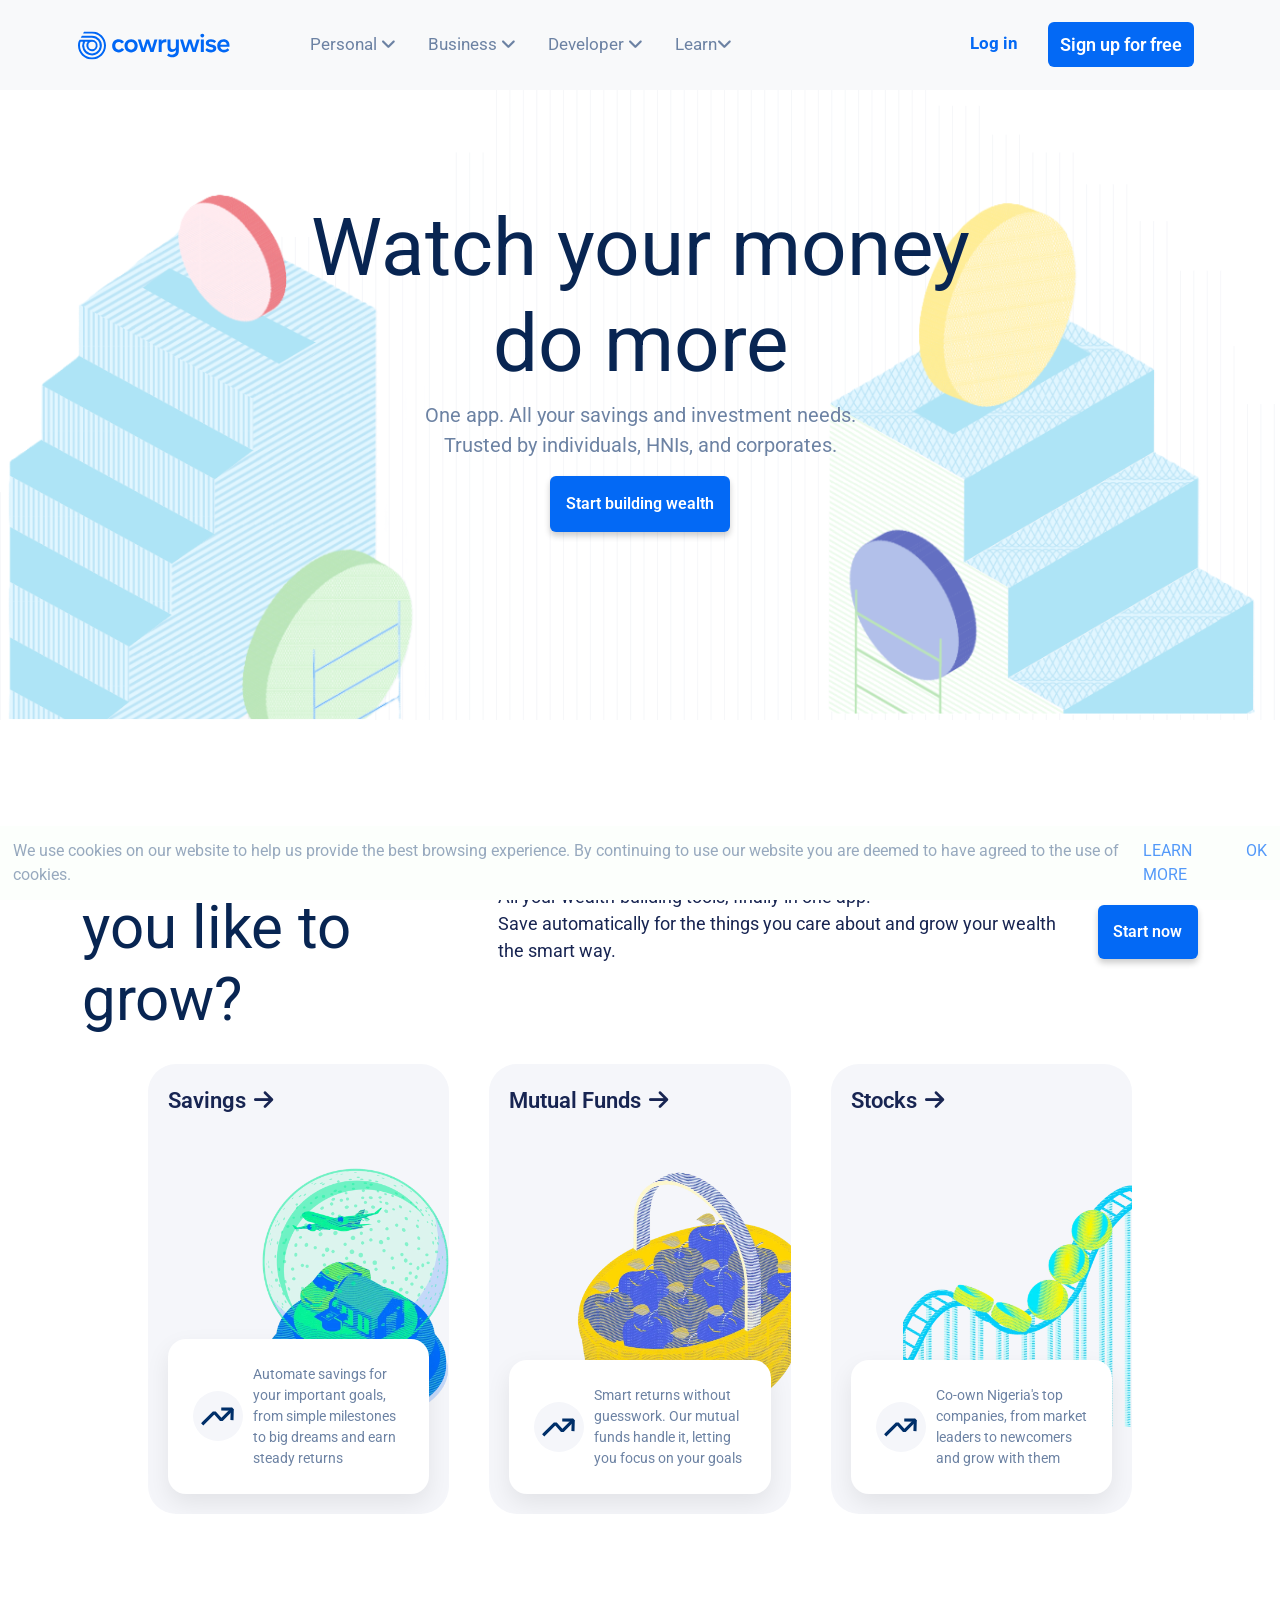
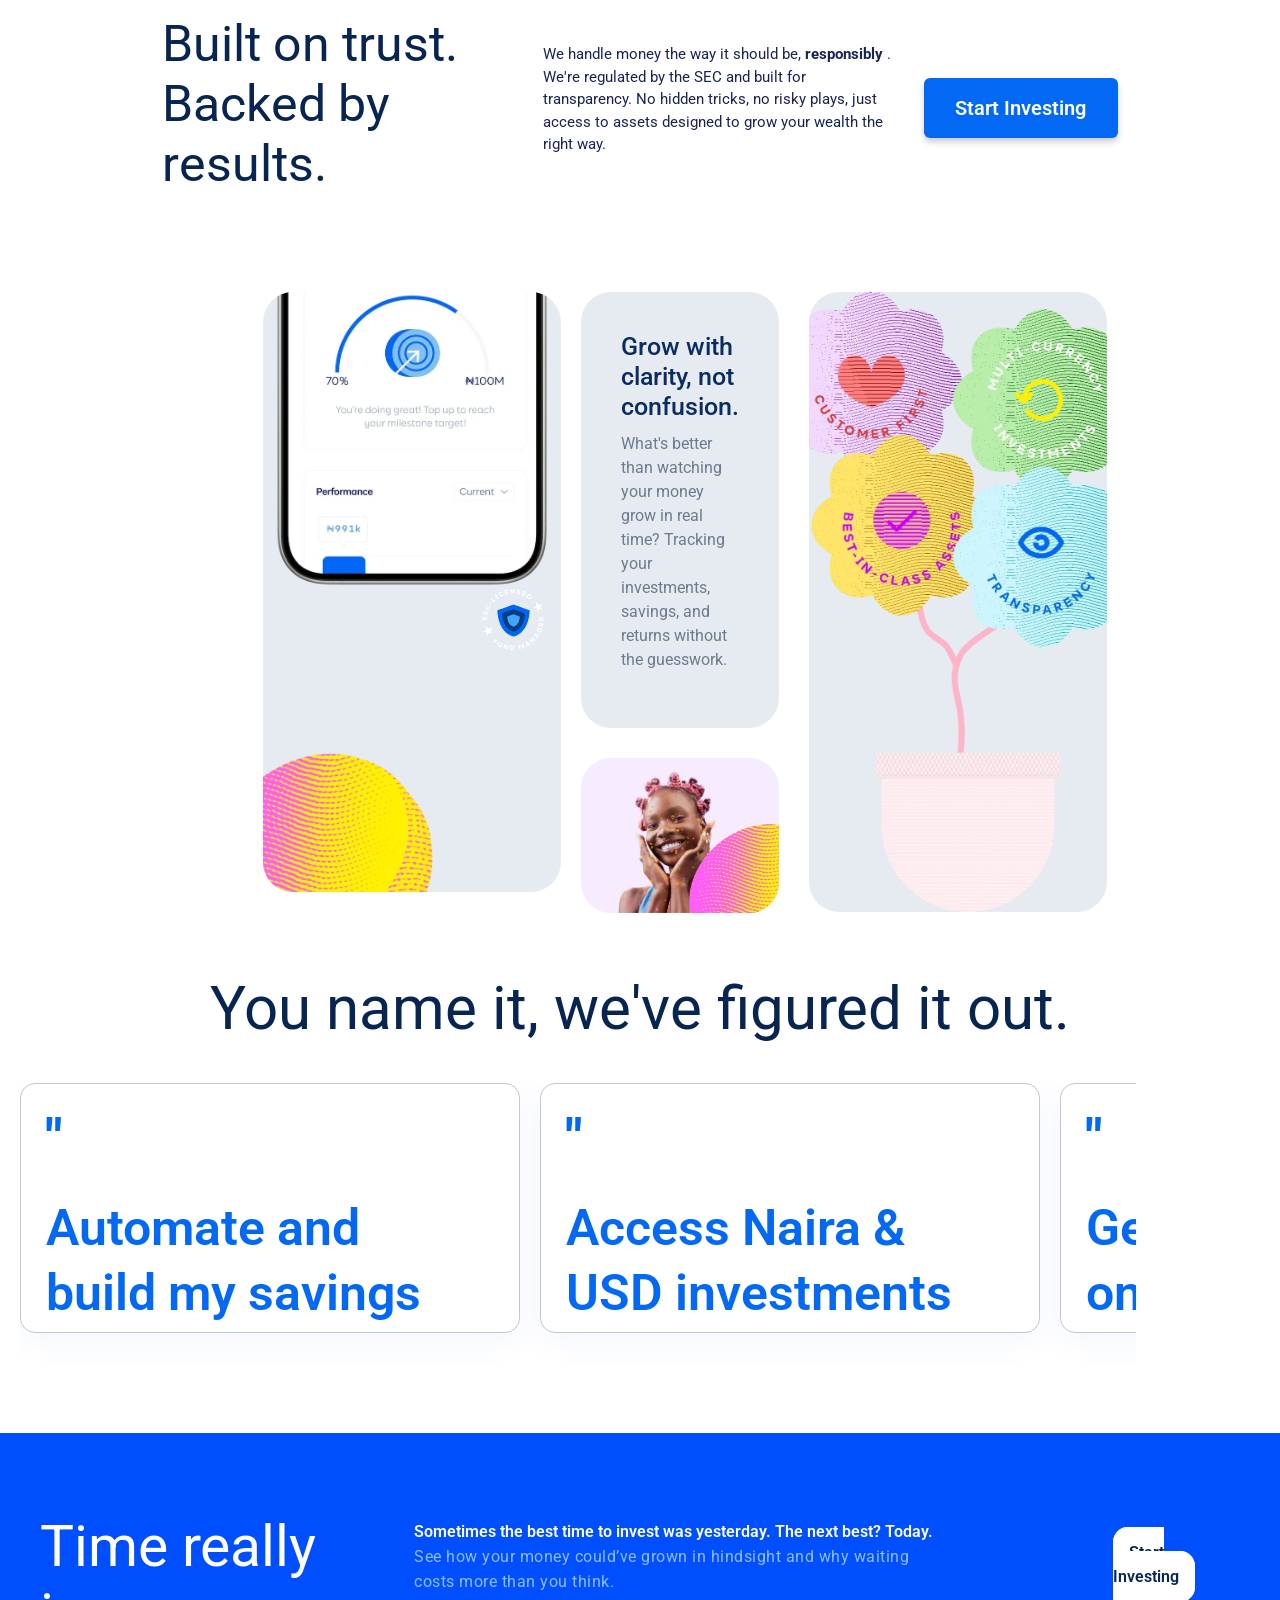
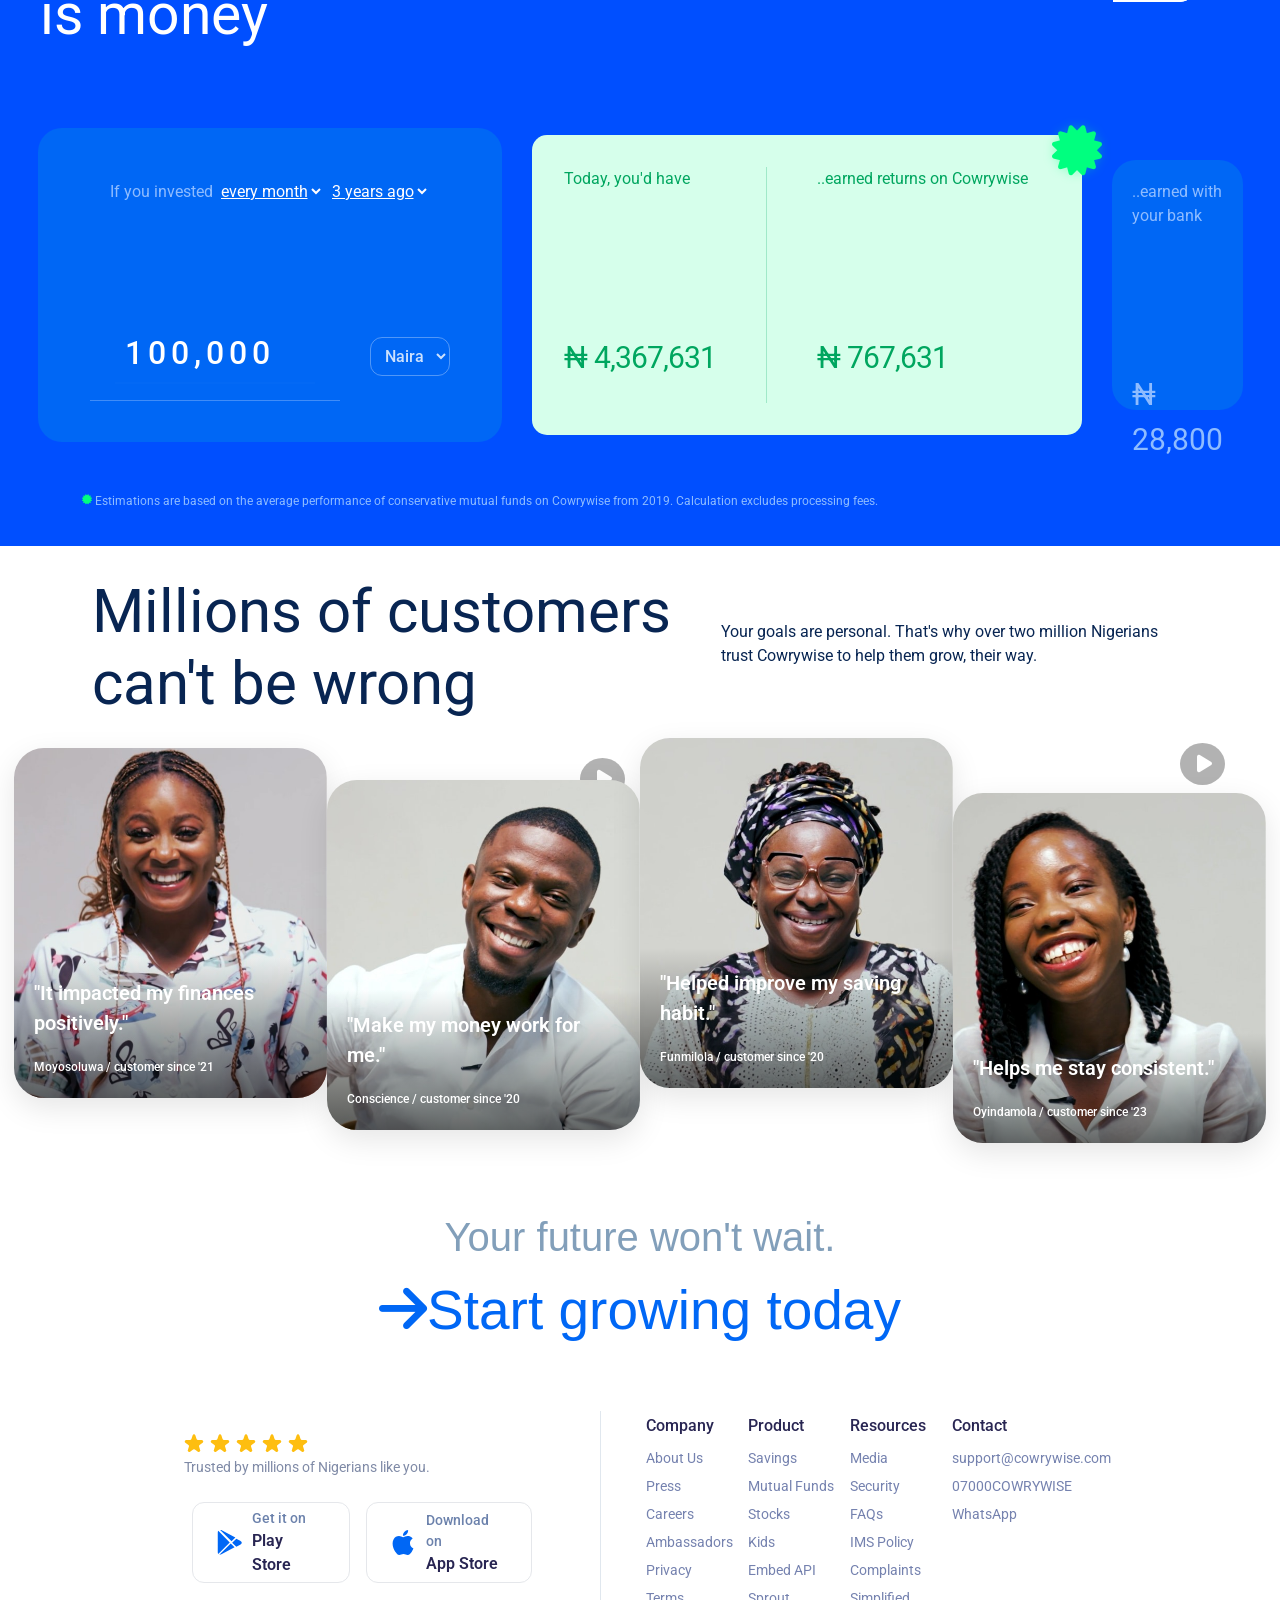
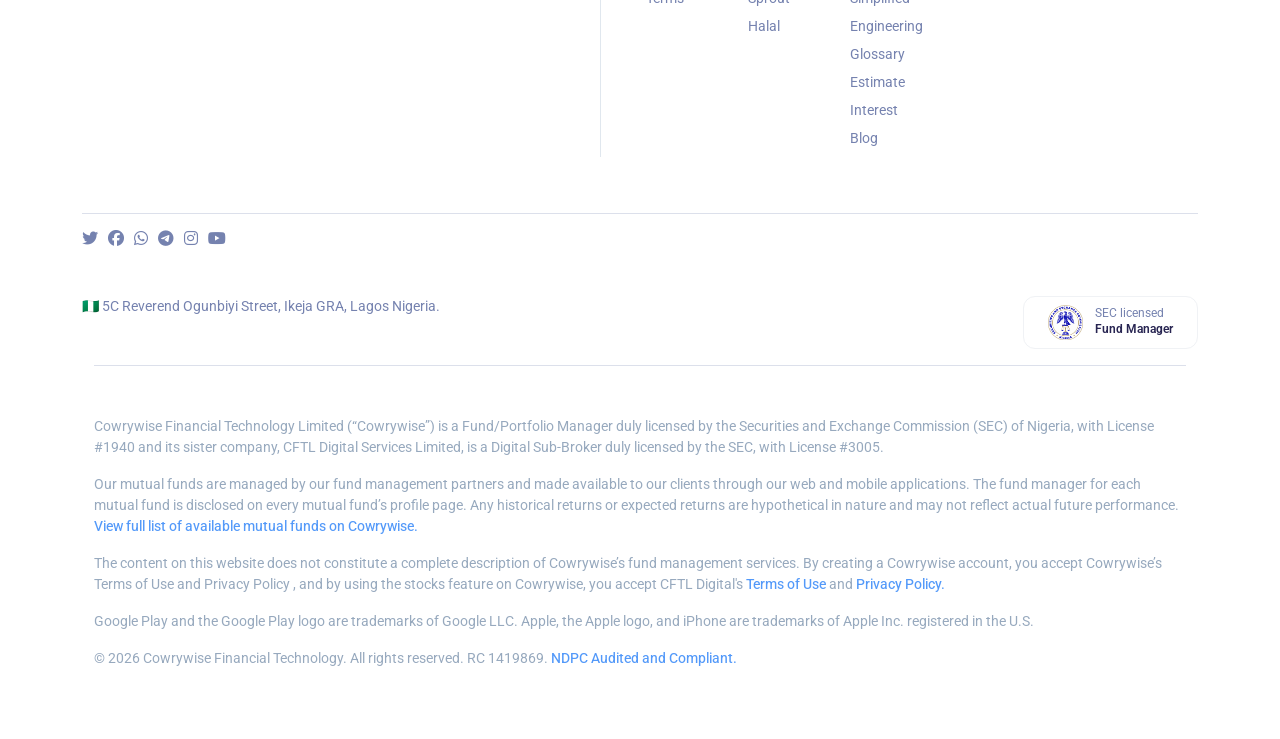
==== commit 3a044e3b: "feat: implement savings dashboard with new layout, navigation, and carousel components" ====
--- a/index.html
+++ b/index.html
@@ -12,6 +12,9 @@
     <link rel="stylesheet" href="https://cdnjs.cloudflare.com/ajax/libs/font-awesome/6.5.0/css/all.min.css">
     <link href="https://cdn.jsdelivr.net/npm/bootstrap@5.3.8/dist/css/bootstrap.min.css" rel="stylesheet"
         integrity="sha384-sRIl4kxILFvY47J16cr9ZwB07vP4J8+LH7qKQnuqkuIAvNWLzeN8tE5YBujZqJLB" crossorigin="anonymous">
+    <script src="https://cdn.jsdelivr.net/npm/bootstrap@5.3.8/dist/js/bootstrap.bundle.min.js"
+        integrity="sha384-FKyoEForCGlyvwx9Hj09JcYn3nv7wiPVlz7YYwJrWVcXK/BmnVDxM+D2scQbITxI"
+        crossorigin="anonymous"></script>
     <link rel="stylesheet" href="style.css">
 </head>
 
@@ -20,9 +23,9 @@
         <p>Join the wealthy generation. <a href="#">Click here ↗</a> </p>
     </div>
 
-    <nav class="navbar navbar-expand-lg bg-body-tertiary sticky-top">
+<nav class="navbar navbar-expand-lg bg-body-tertiary sticky-top">
         <div class="container gap-5 bg-light p-2">
-            <a class="navbar-brand" href="index.html"><img src="IMAGES/original-logo.svg" alt=""></a>
+            <a class="navbar-brand" href="#"><img src="IMAGES/original-logo.svg" alt=""></a>
 
             <button class="navbar-toggler shadow-none border-0" type="button" data-bs-toggle="collapse"
                 data-bs-target="#navbarSupportedContent" aria-controls="navbarSupportedContent" aria-expanded="false"
@@ -143,6 +146,7 @@
 
 
 
+
     <section class="section-1">
         <div class="hero-section">
             <h1>Watch your money <br> do more</h1>
@@ -150,7 +154,7 @@
                     corporates.</span></p>
             <a href="createaccount.html">Start building wealth</a>
         </div>
-                    <div class="bg-2">
+        <div class="bg-2">
             <img src="IMAGES/bg-one.png" alt="" class="bg-two">
         </div>
         <div class="bg-1">
@@ -638,4 +642,9 @@
 </body>
 <script src="script.js"></script>
 
-</html>+</html>
+
+
+
+
+
--- a/style.css
+++ b/style.css
@@ -2,11 +2,11 @@
     margin: 0;
     padding: 0;
     box-sizing: border-box;
-    font-family: "Roboto", sans-serif;
 }
 
 body {
     background-color: white;
+    font-family: "Roboto", sans-serif;
 }
 
 .head-header {
@@ -29,6 +29,7 @@
         padding: 0;
     }
 }
+
 
 /* navbar */
 .navbar-nav .nav-link {
@@ -882,7 +883,6 @@
     flex-shrink: 0;
     cursor: pointer;
     transition: all 300ms ease-in-out;
-    /* transition: transform 0.4s cubic-bezier(0.175, 0.885, 0.32, 1.275); */
     box-shadow: 0 10px 30px rgba(0, 0, 0, 0.1);
 }
 
@@ -1167,6 +1167,10 @@
 
 
 
+
+
+
+
 /* Responsiveness */
 
 @media screen and (min-width: 768px) and (max-width: 1024px) {
@@ -1666,4 +1670,4 @@
     .last-footer {
         display: none;
     }
-}+}
